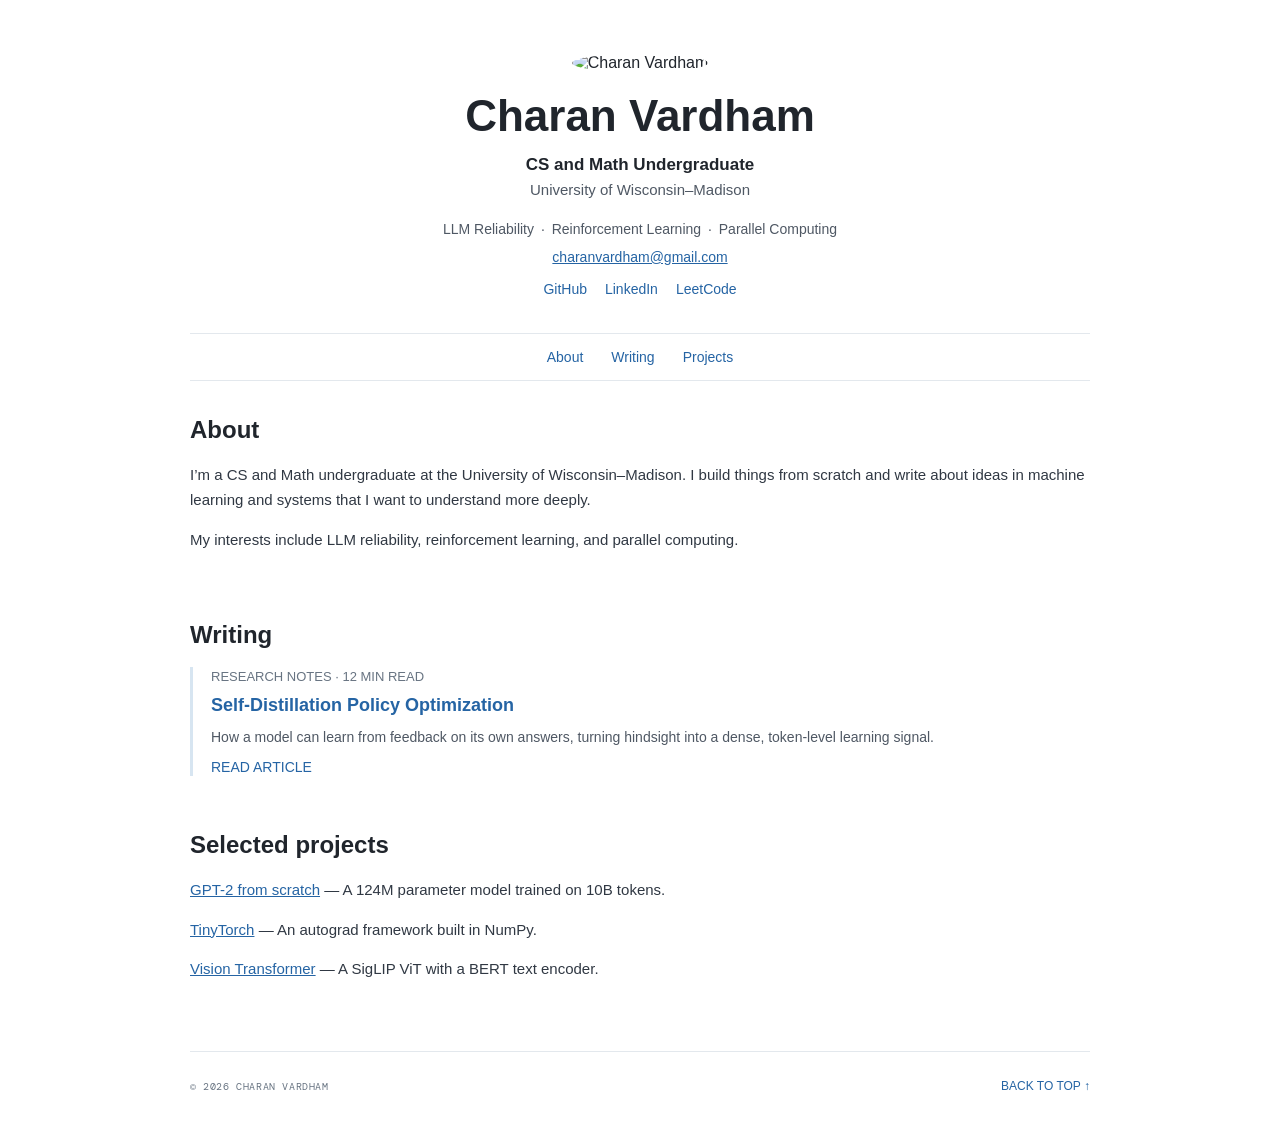
==== index.html @ a464149b "Match academic homepage and preserve article math" ====
<!doctype html>
<html lang="en">
<head>
  <meta charset="utf-8">
  <meta name="viewport" content="width=device-width, initial-scale=1">
  <meta name="description" content="Charan Vardham, CS and Math undergraduate at UW–Madison. Notes on LLM reliability, reinforcement learning, and parallel computing.">
  <title>Charan Vardham</title>
  <link rel="preconnect" href="https://fonts.googleapis.com">
  <link rel="preconnect" href="https://fonts.gstatic.com" crossorigin>
  <link href="https://fonts.googleapis.com/css2?family=DM+Mono:wght@400;500&family=DM+Sans:wght@400;500;600;700&family=Manrope:wght@400;500;600;700;800&display=swap" rel="stylesheet">
  <link rel="stylesheet" href="style.css">
</head>
<body class="home">
  <header class="site-header wrap">
    <a class="wordmark" href="#top">CV<span>.</span></a>
    <nav aria-label="Main navigation"><a href="#about">About</a><a href="#writing">Writing</a></nav>
  </header>
  <main id="top">
    <section class="profile wrap">
      <img class="portrait" src="https://github.com/Charan6924.png" alt="Charan Vardham" width="144" height="144">
      <h1>Charan Vardham</h1>
      <p class="role">CS and Math Undergraduate</p>
      <p class="affiliation">University of Wisconsin–Madison</p>
      <p class="interests">LLM Reliability <span>·</span> Reinforcement Learning <span>·</span> Parallel Computing</p>
      <p class="contact"><a href="mailto:charanvardham@gmail.com">charanvardham@gmail.com</a></p>
      <div class="social-links" aria-label="Profile links">
        <a href="https://github.com/Charan6924" target="_blank" rel="noreferrer">GitHub <span>↗</span></a>
        <a href="https://www.linkedin.com/in/charan-vardham" target="_blank" rel="noreferrer">LinkedIn <span>↗</span></a>
        <a href="https://leetcode.com/u/charan6924/" target="_blank" rel="noreferrer">LeetCode <span>↗</span></a>
      </div>
    </section>
    <nav class="section-nav wrap" aria-label="Page sections"><a href="#about">About</a><a href="#writing">Writing</a><a href="#projects">Projects</a></nav>
    <section class="content-section wrap" id="about">
      <div class="section-label"><span>01</span><h2>About</h2></div>
      <div class="section-content"><p>I’m a CS and Math undergraduate at the University of Wisconsin–Madison. I build things from scratch and write about ideas in machine learning and systems that I want to understand more deeply.</p><p>My interests include LLM reliability, reinforcement learning, and parallel computing.</p></div>
    </section>
    <section class="content-section wrap" id="writing">
      <div class="section-label"><span>02</span><h2>Writing</h2></div>
      <div class="section-content">
        <a class="writing-card" href="posts/sdpo.html"><span class="writing-type">RESEARCH NOTES · 12 MIN READ</span><h3>Self-Distillation Policy Optimization</h3><p>How a model can learn from feedback on its own answers, turning hindsight into a dense, token-level learning signal.</p><span class="writing-more">READ ARTICLE <b>↗</b></span></a>
      </div>
    </section>
    <section class="content-section wrap" id="projects">
      <div class="section-label"><h2>Selected projects</h2></div>
      <div class="section-content project-list">
        <p><a href="https://github.com/Charan6924/GPT2">GPT-2 from scratch</a> — A 124M parameter model trained on 10B tokens.</p>
        <p><a href="https://github.com/Charan6924/tinytorch">TinyTorch</a> — An autograd framework built in NumPy.</p>
        <p><a href="https://github.com/Charan6924/VisionTransformer">Vision Transformer</a> — A SigLIP ViT with a BERT text encoder.</p>
      </div>
    </section>
  </main>
  <footer class="site-footer wrap"><span>© 2026 CHARAN VARDHAM</span><a href="#top">BACK TO TOP ↑</a></footer>
</body>
</html>
---- style.css ----
:root{--ink:#22251f;--muted:#73766d;--paper:#f8f8f4;--green:#c5e48a;--line:#dfe1d8}*{box-sizing:border-box}html{scroll-behavior:smooth}body{margin:0;background:var(--paper);color:var(--ink);font-family:'DM Sans',sans-serif}.wrap{width:min(1060px,calc(100% - 56px));margin-inline:auto}.site-header{height:82px;display:flex;align-items:center;justify-content:space-between;border-bottom:1px solid var(--line)}.wordmark{font:800 23px Manrope,sans-serif;letter-spacing:-1.5px;text-decoration:none;color:var(--ink)}.wordmark span{color:#8bb353}.site-header nav{display:flex;gap:35px}.site-header nav a{font-size:13px;text-decoration:none;color:var(--muted)}.site-header nav .active{color:var(--ink)}.hero{padding:112px 0 100px}.eyebrow,.section-heading>span,.post-meta,.post-bottom,.scroll-link,.site-footer{font-family:'DM Mono',monospace;letter-spacing:.06em;font-size:10px}.eyebrow{color:#73766d}.hero h1{font:600 clamp(58px,9vw,104px)/.99 Manrope,sans-serif;letter-spacing:-.075em;margin:27px 0 23px}.hero h1 span{color:#8bb353}.intro{font-size:17px;line-height:1.75;color:#65685f;max-width:510px}.scroll-link{display:inline-flex;gap:19px;margin-top:44px;text-decoration:none;color:var(--ink)}.scroll-link span{font-size:14px}.writing{padding:27px 0 88px;border-top:1px solid var(--line)}.section-heading{display:flex;align-items:center;justify-content:space-between;margin-bottom:24px}.section-heading .eyebrow{margin:0}.section-heading>span{color:#97998f}.post-card{display:block;text-decoration:none;color:inherit;border:1px solid var(--line);padding:32px 36px 27px;transition:background .2s,border-color .2s}.post-card:hover{background:#f1f3e9;border-color:#c8d5b2}.post-meta,.post-bottom{display:flex;align-items:center;gap:12px;color:#7c7f74}.post-arrow{margin-left:auto;font-size:16px;color:#8bb353}.post-card h2{font:600 clamp(35px,5vw,58px)/1.12 Manrope,sans-serif;letter-spacing:-.055em;margin:42px 0 16px}.post-summary{color:#65685f;font-size:15px;line-height:1.7;max-width:580px}.post-bottom{justify-content:space-between;border-top:1px solid var(--line);margin-top:34px;padding-top:19px;font-size:9px}.read-link{color:var(--ink)}.read-link b{font-size:14px;color:#8bb353;margin-left:7px}.about{padding:50px 0 68px;border-top:1px solid var(--line)}.about>p:last-child{font:500 25px/1.45 Manrope,sans-serif;letter-spacing:-.035em;max-width:570px}.site-footer{border-top:1px solid var(--line);height:70px;display:flex;justify-content:space-between;align-items:center;color:#85877e}.site-footer i{font-style:normal;color:#8bb353;margin-left:5px}@media(max-width:600px){.wrap{width:calc(100% - 36px)}.site-header{height:70px}.hero{padding:86px 0 74px}.hero h1{font-size:61px}.intro{font-size:15px}.post-card{padding:25px 22px 22px}.post-card h2{margin-top:35px}.post-bottom{align-items:flex-start;gap:16px;flex-direction:column}.about>p:last-child{font-size:22px}.site-footer{font-size:8px}}
.article{max-width:760px;padding-top:43px}.back-link,.article-date,.article-header .eyebrow{font-family:'DM Mono',monospace;font-size:10px;letter-spacing:.06em;color:#777a70;text-decoration:none}.back-link:hover{color:var(--ink)}.article-header{padding:55px 0 48px;border-bottom:1px solid var(--line)}.article-header .eyebrow{margin:0 0 22px}.article-header h1{font:600 clamp(43px,7vw,72px)/1.06 Manrope,sans-serif;letter-spacing:-.065em;margin:0 0 20px}.article-deck{font-size:18px;line-height:1.7;color:#65685f;max-width:650px}.article-date{margin-top:28px}.prose{padding:45px 0 80px;font-size:16px;line-height:1.8;color:#393c35}.prose h1{display:none}.prose h2{font:600 31px/1.2 Manrope,sans-serif;letter-spacing:-.04em;margin:2.1em 0 .7em;color:var(--ink)}.prose h3{font:600 22px Manrope,sans-serif;margin:1.8em 0 .6em}.prose p{margin:0 0 1.25em}.prose a{color:#527532;text-decoration-thickness:1px;text-underline-offset:3px}.prose strong{color:var(--ink)}.prose code{font: .88em 'DM Mono',monospace;background:#eeefe9;padding:.15em .35em;border-radius:3px}.prose pre{overflow:auto;background:#22251f;color:#f3f4ed;padding:20px 22px;line-height:1.65;font-size:13px}.prose pre code{background:transparent;padding:0;color:inherit}.prose blockquote{border-left:2px solid #a9c779;margin:1.5em 0;padding:2px 0 2px 20px;color:#686b61}.prose table{width:100%;border-collapse:collapse;font-size:14px;line-height:1.6;display:block;overflow-x:auto}.prose th,.prose td{text-align:left;vertical-align:top;padding:11px 13px;border-bottom:1px solid var(--line)}.prose th{font-size:11px;text-transform:uppercase;letter-spacing:.04em;color:#74776d}.prose hr{border:0;border-top:1px solid var(--line);margin:2em 0}.prose mjx-container[display=true]{overflow-x:auto;overflow-y:hidden;padding:7px 0;max-width:100%}.site-footer a{color:#777a70;text-decoration:none;font-family:'DM Mono',monospace;font-size:9px;letter-spacing:.06em}
.profile{padding:100px 0 85px}.profile>.eyebrow{margin:0 0 22px}.profile h1{font:600 clamp(48px,8vw,82px)/1.02 Manrope,sans-serif;letter-spacing:-.07em;margin:0 0 17px}.role{font:500 21px Manrope,sans-serif;margin:0 0 5px}.affiliation{color:#686b61;margin:0}.interests{margin:31px 0 27px;font-size:14px}.interests span{color:#8bb353;padding:0 5px}.social-links{display:flex;flex-wrap:wrap;gap:10px}.social-links a{border:1px solid var(--line);padding:10px 14px;color:var(--ink);text-decoration:none;font-size:13px;transition:background .2s,border-color .2s}.social-links a:hover{background:#f1f3e9;border-color:#c8d5b2}.social-links span{color:#8bb353;margin-left:9px}.content-section{display:grid;grid-template-columns:220px 1fr;gap:28px;padding:32px 0 54px;border-top:1px solid var(--line)}.section-label{display:flex;align-items:baseline;gap:14px}.section-label span,.writing-type,.writing-more{font:10px 'DM Mono',monospace;letter-spacing:.06em;color:#85877e}.section-label h2{font:600 22px Manrope,sans-serif;letter-spacing:-.04em;margin:0}.section-content{max-width:650px}.section-content>p{font-size:15px;line-height:1.8;color:#55584f;margin:0 0 14px}.writing-card{display:block;padding:21px 22px;border:1px solid var(--line);color:inherit;text-decoration:none;transition:background .2s,border-color .2s}.writing-card:hover{background:#f1f3e9;border-color:#c8d5b2}.writing-card h3{font:600 25px/1.3 Manrope,sans-serif;letter-spacing:-.04em;margin:16px 0 8px}.writing-card p{font-size:14px;line-height:1.7;color:#65685f;margin:0 0 19px}.writing-more{color:var(--ink)}.writing-more b{color:#8bb353;font-size:14px;margin-left:6px}@media(max-width:700px){.profile{padding:82px 0 68px}.content-section{grid-template-columns:1fr;gap:19px;padding:26px 0 40px}.interests{line-height:1.8}.writing-card{padding:18px}.writing-card h3{font-size:22px}}
.home{background:#fff;color:#20252c;font-family:Arial,Helvetica,sans-serif}.home .site-header{display:none}.home .wrap{max-width:900px}.home .profile{text-align:center;padding:54px 0 36px}.home .portrait{width:144px;height:144px;object-fit:cover;border-radius:50%;margin-bottom:18px}.home .profile h1{font:700 clamp(32px,5vw,44px)/1.2 Arial,Helvetica,sans-serif;letter-spacing:0;margin:0 0 12px}.home .role{font:600 17px Arial,Helvetica,sans-serif;margin:0 0 6px}.home .affiliation{font-size:15px;color:#4f5864}.home .interests{font-size:14px;color:#4f5864;margin:23px 0 12px}.home .interests span{color:#4f5864;padding:0 3px}.home .contact{margin:0 0 16px;font-size:14px}.home a{color:#2564a4}.home .social-links{justify-content:center;gap:18px}.home .social-links a{border:0;padding:0;font-size:14px;color:#2564a4}.home .social-links a:hover,.home .section-nav a:hover,.home .project-list a:hover{text-decoration:underline;background:none}.home .social-links span{display:none}.home .section-nav{display:flex;justify-content:center;gap:28px;padding:15px 0;border-top:1px solid #e3e8ed;border-bottom:1px solid #e3e8ed}.home .section-nav a{font-size:14px;text-decoration:none}.home .content-section{display:block;padding:35px 0 20px;border:0}.home .section-label{display:block}.home .section-label span{display:none}.home .section-label h2{font:700 24px Arial,Helvetica,sans-serif;letter-spacing:0;margin:0 0 18px}.home .section-content{max-width:none}.home .section-content>p{font-size:15px;line-height:1.7;color:#303843}.home .writing-card{border:0;border-left:3px solid #d7e5f1;padding:0 0 0 18px}.home .writing-card:hover{background:none;border-color:#2564a4}.home .writing-type{font:13px Arial,Helvetica,sans-serif;color:#687482;letter-spacing:0}.home .writing-card h3{font:700 18px/1.4 Arial,Helvetica,sans-serif;letter-spacing:0;color:#2564a4;margin:8px 0}.home .writing-card p{color:#4f5864;margin:0 0 8px}.home .writing-more{font:14px Arial,Helvetica,sans-serif;color:#2564a4;letter-spacing:0}.home .writing-more b{display:none}.home .site-footer{margin-top:35px;color:#687482;border-color:#e3e8ed}.home .site-footer a{font:12px Arial,Helvetica,sans-serif;letter-spacing:0}.home a:focus-visible{outline:2px solid #2564a4;outline-offset:4px}@media(max-width:600px){.home .wrap{width:calc(100% - 36px)}.home .profile{padding:36px 0 28px}.home .portrait{width:112px;height:112px}.home .section-nav{gap:18px}.home .content-section{padding:27px 0 14px}}
body:not(.home){background:#fff;color:#20252c;font-family:Arial,Helvetica,sans-serif}body:not(.home) .site-header,body:not(.home) .site-footer{border-color:#e3e8ed}body:not(.home) .site-header nav a{color:#2564a4}body:not(.home) .article-header h1{font-family:Arial,Helvetica,sans-serif;letter-spacing:-.035em}body:not(.home) .article-header,body:not(.home) .prose th,body:not(.home) .prose td{border-color:#e3e8ed}body:not(.home) .prose{color:#303843}body:not(.home) .prose h2,body:not(.home) .prose h3{font-family:Arial,Helvetica,sans-serif;letter-spacing:-.02em}body:not(.home) .prose a,body:not(.home) .back-link{color:#2564a4}body:not(.home) .prose blockquote{border-color:#9dbbdb}body:not(.home) .prose pre{background:#f3f6f9;color:#20252c}body:not(.home) .prose code{background:#f3f6f9}body:not(.home) .prose pre code{background:none}
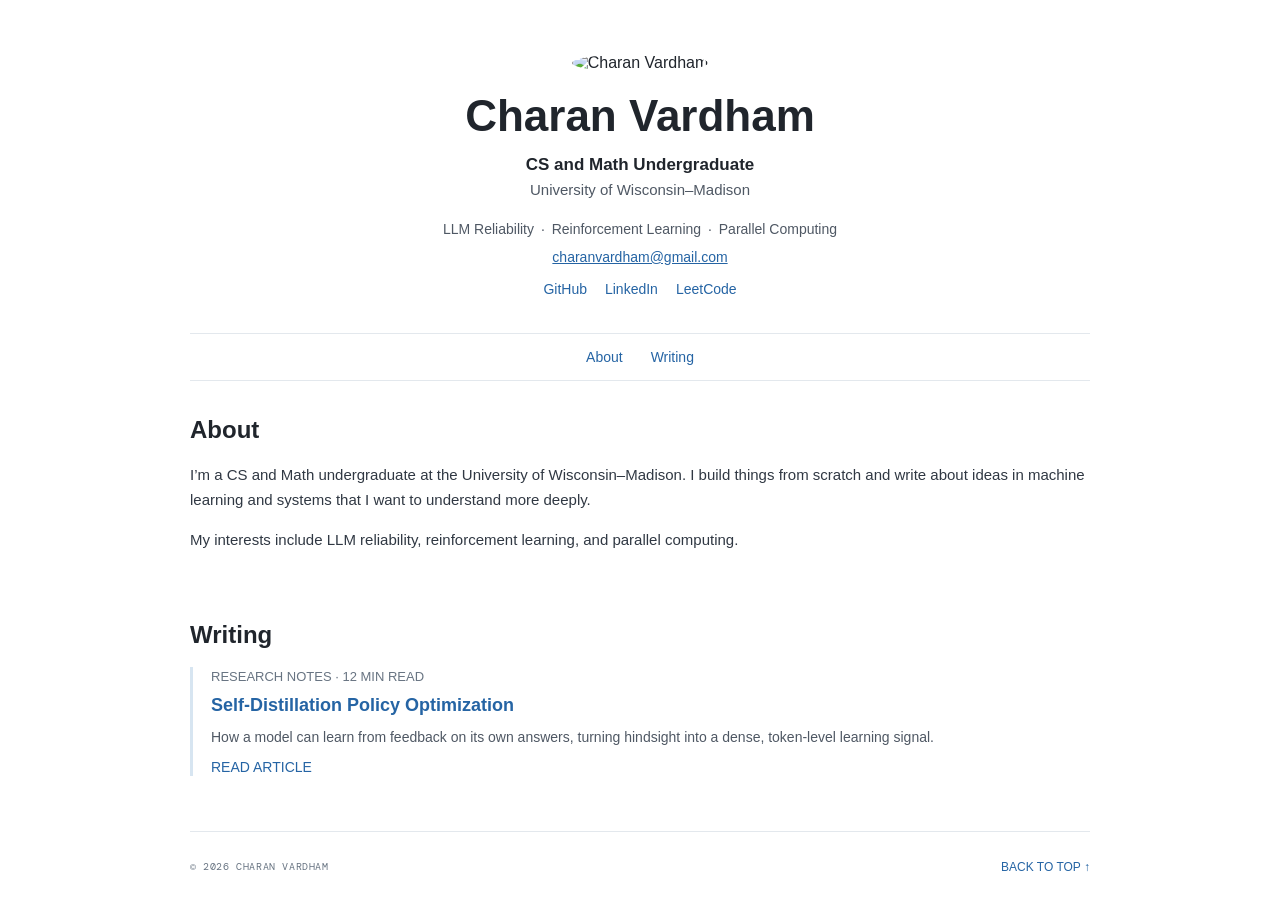
==== commit 0f0a8e3e: "Remove selected projects from homepage" ====
--- a/index.html
+++ b/index.html
@@ -29,7 +29,7 @@
         <a href="https://leetcode.com/u/charan6924/" target="_blank" rel="noreferrer">LeetCode <span>↗</span></a>
       </div>
     </section>
-    <nav class="section-nav wrap" aria-label="Page sections"><a href="#about">About</a><a href="#writing">Writing</a><a href="#projects">Projects</a></nav>
+    <nav class="section-nav wrap" aria-label="Page sections"><a href="#about">About</a><a href="#writing">Writing</a></nav>
     <section class="content-section wrap" id="about">
       <div class="section-label"><span>01</span><h2>About</h2></div>
       <div class="section-content"><p>I’m a CS and Math undergraduate at the University of Wisconsin–Madison. I build things from scratch and write about ideas in machine learning and systems that I want to understand more deeply.</p><p>My interests include LLM reliability, reinforcement learning, and parallel computing.</p></div>
@@ -40,14 +40,6 @@
         <a class="writing-card" href="posts/sdpo.html"><span class="writing-type">RESEARCH NOTES · 12 MIN READ</span><h3>Self-Distillation Policy Optimization</h3><p>How a model can learn from feedback on its own answers, turning hindsight into a dense, token-level learning signal.</p><span class="writing-more">READ ARTICLE <b>↗</b></span></a>
       </div>
     </section>
-    <section class="content-section wrap" id="projects">
-      <div class="section-label"><h2>Selected projects</h2></div>
-      <div class="section-content project-list">
-        <p><a href="https://github.com/Charan6924/GPT2">GPT-2 from scratch</a> — A 124M parameter model trained on 10B tokens.</p>
-        <p><a href="https://github.com/Charan6924/tinytorch">TinyTorch</a> — An autograd framework built in NumPy.</p>
-        <p><a href="https://github.com/Charan6924/VisionTransformer">Vision Transformer</a> — A SigLIP ViT with a BERT text encoder.</p>
-      </div>
-    </section>
   </main>
   <footer class="site-footer wrap"><span>© 2026 CHARAN VARDHAM</span><a href="#top">BACK TO TOP ↑</a></footer>
 </body>
--- a/style.css
+++ b/style.css
@@ -1,5 +1,5 @@
 :root{--ink:#22251f;--muted:#73766d;--paper:#f8f8f4;--green:#c5e48a;--line:#dfe1d8}*{box-sizing:border-box}html{scroll-behavior:smooth}body{margin:0;background:var(--paper);color:var(--ink);font-family:'DM Sans',sans-serif}.wrap{width:min(1060px,calc(100% - 56px));margin-inline:auto}.site-header{height:82px;display:flex;align-items:center;justify-content:space-between;border-bottom:1px solid var(--line)}.wordmark{font:800 23px Manrope,sans-serif;letter-spacing:-1.5px;text-decoration:none;color:var(--ink)}.wordmark span{color:#8bb353}.site-header nav{display:flex;gap:35px}.site-header nav a{font-size:13px;text-decoration:none;color:var(--muted)}.site-header nav .active{color:var(--ink)}.hero{padding:112px 0 100px}.eyebrow,.section-heading>span,.post-meta,.post-bottom,.scroll-link,.site-footer{font-family:'DM Mono',monospace;letter-spacing:.06em;font-size:10px}.eyebrow{color:#73766d}.hero h1{font:600 clamp(58px,9vw,104px)/.99 Manrope,sans-serif;letter-spacing:-.075em;margin:27px 0 23px}.hero h1 span{color:#8bb353}.intro{font-size:17px;line-height:1.75;color:#65685f;max-width:510px}.scroll-link{display:inline-flex;gap:19px;margin-top:44px;text-decoration:none;color:var(--ink)}.scroll-link span{font-size:14px}.writing{padding:27px 0 88px;border-top:1px solid var(--line)}.section-heading{display:flex;align-items:center;justify-content:space-between;margin-bottom:24px}.section-heading .eyebrow{margin:0}.section-heading>span{color:#97998f}.post-card{display:block;text-decoration:none;color:inherit;border:1px solid var(--line);padding:32px 36px 27px;transition:background .2s,border-color .2s}.post-card:hover{background:#f1f3e9;border-color:#c8d5b2}.post-meta,.post-bottom{display:flex;align-items:center;gap:12px;color:#7c7f74}.post-arrow{margin-left:auto;font-size:16px;color:#8bb353}.post-card h2{font:600 clamp(35px,5vw,58px)/1.12 Manrope,sans-serif;letter-spacing:-.055em;margin:42px 0 16px}.post-summary{color:#65685f;font-size:15px;line-height:1.7;max-width:580px}.post-bottom{justify-content:space-between;border-top:1px solid var(--line);margin-top:34px;padding-top:19px;font-size:9px}.read-link{color:var(--ink)}.read-link b{font-size:14px;color:#8bb353;margin-left:7px}.about{padding:50px 0 68px;border-top:1px solid var(--line)}.about>p:last-child{font:500 25px/1.45 Manrope,sans-serif;letter-spacing:-.035em;max-width:570px}.site-footer{border-top:1px solid var(--line);height:70px;display:flex;justify-content:space-between;align-items:center;color:#85877e}.site-footer i{font-style:normal;color:#8bb353;margin-left:5px}@media(max-width:600px){.wrap{width:calc(100% - 36px)}.site-header{height:70px}.hero{padding:86px 0 74px}.hero h1{font-size:61px}.intro{font-size:15px}.post-card{padding:25px 22px 22px}.post-card h2{margin-top:35px}.post-bottom{align-items:flex-start;gap:16px;flex-direction:column}.about>p:last-child{font-size:22px}.site-footer{font-size:8px}}
 .article{max-width:760px;padding-top:43px}.back-link,.article-date,.article-header .eyebrow{font-family:'DM Mono',monospace;font-size:10px;letter-spacing:.06em;color:#777a70;text-decoration:none}.back-link:hover{color:var(--ink)}.article-header{padding:55px 0 48px;border-bottom:1px solid var(--line)}.article-header .eyebrow{margin:0 0 22px}.article-header h1{font:600 clamp(43px,7vw,72px)/1.06 Manrope,sans-serif;letter-spacing:-.065em;margin:0 0 20px}.article-deck{font-size:18px;line-height:1.7;color:#65685f;max-width:650px}.article-date{margin-top:28px}.prose{padding:45px 0 80px;font-size:16px;line-height:1.8;color:#393c35}.prose h1{display:none}.prose h2{font:600 31px/1.2 Manrope,sans-serif;letter-spacing:-.04em;margin:2.1em 0 .7em;color:var(--ink)}.prose h3{font:600 22px Manrope,sans-serif;margin:1.8em 0 .6em}.prose p{margin:0 0 1.25em}.prose a{color:#527532;text-decoration-thickness:1px;text-underline-offset:3px}.prose strong{color:var(--ink)}.prose code{font: .88em 'DM Mono',monospace;background:#eeefe9;padding:.15em .35em;border-radius:3px}.prose pre{overflow:auto;background:#22251f;color:#f3f4ed;padding:20px 22px;line-height:1.65;font-size:13px}.prose pre code{background:transparent;padding:0;color:inherit}.prose blockquote{border-left:2px solid #a9c779;margin:1.5em 0;padding:2px 0 2px 20px;color:#686b61}.prose table{width:100%;border-collapse:collapse;font-size:14px;line-height:1.6;display:block;overflow-x:auto}.prose th,.prose td{text-align:left;vertical-align:top;padding:11px 13px;border-bottom:1px solid var(--line)}.prose th{font-size:11px;text-transform:uppercase;letter-spacing:.04em;color:#74776d}.prose hr{border:0;border-top:1px solid var(--line);margin:2em 0}.prose mjx-container[display=true]{overflow-x:auto;overflow-y:hidden;padding:7px 0;max-width:100%}.site-footer a{color:#777a70;text-decoration:none;font-family:'DM Mono',monospace;font-size:9px;letter-spacing:.06em}
 .profile{padding:100px 0 85px}.profile>.eyebrow{margin:0 0 22px}.profile h1{font:600 clamp(48px,8vw,82px)/1.02 Manrope,sans-serif;letter-spacing:-.07em;margin:0 0 17px}.role{font:500 21px Manrope,sans-serif;margin:0 0 5px}.affiliation{color:#686b61;margin:0}.interests{margin:31px 0 27px;font-size:14px}.interests span{color:#8bb353;padding:0 5px}.social-links{display:flex;flex-wrap:wrap;gap:10px}.social-links a{border:1px solid var(--line);padding:10px 14px;color:var(--ink);text-decoration:none;font-size:13px;transition:background .2s,border-color .2s}.social-links a:hover{background:#f1f3e9;border-color:#c8d5b2}.social-links span{color:#8bb353;margin-left:9px}.content-section{display:grid;grid-template-columns:220px 1fr;gap:28px;padding:32px 0 54px;border-top:1px solid var(--line)}.section-label{display:flex;align-items:baseline;gap:14px}.section-label span,.writing-type,.writing-more{font:10px 'DM Mono',monospace;letter-spacing:.06em;color:#85877e}.section-label h2{font:600 22px Manrope,sans-serif;letter-spacing:-.04em;margin:0}.section-content{max-width:650px}.section-content>p{font-size:15px;line-height:1.8;color:#55584f;margin:0 0 14px}.writing-card{display:block;padding:21px 22px;border:1px solid var(--line);color:inherit;text-decoration:none;transition:background .2s,border-color .2s}.writing-card:hover{background:#f1f3e9;border-color:#c8d5b2}.writing-card h3{font:600 25px/1.3 Manrope,sans-serif;letter-spacing:-.04em;margin:16px 0 8px}.writing-card p{font-size:14px;line-height:1.7;color:#65685f;margin:0 0 19px}.writing-more{color:var(--ink)}.writing-more b{color:#8bb353;font-size:14px;margin-left:6px}@media(max-width:700px){.profile{padding:82px 0 68px}.content-section{grid-template-columns:1fr;gap:19px;padding:26px 0 40px}.interests{line-height:1.8}.writing-card{padding:18px}.writing-card h3{font-size:22px}}
-.home{background:#fff;color:#20252c;font-family:Arial,Helvetica,sans-serif}.home .site-header{display:none}.home .wrap{max-width:900px}.home .profile{text-align:center;padding:54px 0 36px}.home .portrait{width:144px;height:144px;object-fit:cover;border-radius:50%;margin-bottom:18px}.home .profile h1{font:700 clamp(32px,5vw,44px)/1.2 Arial,Helvetica,sans-serif;letter-spacing:0;margin:0 0 12px}.home .role{font:600 17px Arial,Helvetica,sans-serif;margin:0 0 6px}.home .affiliation{font-size:15px;color:#4f5864}.home .interests{font-size:14px;color:#4f5864;margin:23px 0 12px}.home .interests span{color:#4f5864;padding:0 3px}.home .contact{margin:0 0 16px;font-size:14px}.home a{color:#2564a4}.home .social-links{justify-content:center;gap:18px}.home .social-links a{border:0;padding:0;font-size:14px;color:#2564a4}.home .social-links a:hover,.home .section-nav a:hover,.home .project-list a:hover{text-decoration:underline;background:none}.home .social-links span{display:none}.home .section-nav{display:flex;justify-content:center;gap:28px;padding:15px 0;border-top:1px solid #e3e8ed;border-bottom:1px solid #e3e8ed}.home .section-nav a{font-size:14px;text-decoration:none}.home .content-section{display:block;padding:35px 0 20px;border:0}.home .section-label{display:block}.home .section-label span{display:none}.home .section-label h2{font:700 24px Arial,Helvetica,sans-serif;letter-spacing:0;margin:0 0 18px}.home .section-content{max-width:none}.home .section-content>p{font-size:15px;line-height:1.7;color:#303843}.home .writing-card{border:0;border-left:3px solid #d7e5f1;padding:0 0 0 18px}.home .writing-card:hover{background:none;border-color:#2564a4}.home .writing-type{font:13px Arial,Helvetica,sans-serif;color:#687482;letter-spacing:0}.home .writing-card h3{font:700 18px/1.4 Arial,Helvetica,sans-serif;letter-spacing:0;color:#2564a4;margin:8px 0}.home .writing-card p{color:#4f5864;margin:0 0 8px}.home .writing-more{font:14px Arial,Helvetica,sans-serif;color:#2564a4;letter-spacing:0}.home .writing-more b{display:none}.home .site-footer{margin-top:35px;color:#687482;border-color:#e3e8ed}.home .site-footer a{font:12px Arial,Helvetica,sans-serif;letter-spacing:0}.home a:focus-visible{outline:2px solid #2564a4;outline-offset:4px}@media(max-width:600px){.home .wrap{width:calc(100% - 36px)}.home .profile{padding:36px 0 28px}.home .portrait{width:112px;height:112px}.home .section-nav{gap:18px}.home .content-section{padding:27px 0 14px}}
+.home{background:#fff;color:#20252c;font-family:Arial,Helvetica,sans-serif}.home .site-header{display:none}.home .wrap{max-width:900px}.home .profile{text-align:center;padding:54px 0 36px}.home .portrait{width:144px;height:144px;object-fit:cover;border-radius:50%;margin-bottom:18px}.home .profile h1{font:700 clamp(32px,5vw,44px)/1.2 Arial,Helvetica,sans-serif;letter-spacing:0;margin:0 0 12px}.home .role{font:600 17px Arial,Helvetica,sans-serif;margin:0 0 6px}.home .affiliation{font-size:15px;color:#4f5864}.home .interests{font-size:14px;color:#4f5864;margin:23px 0 12px}.home .interests span{color:#4f5864;padding:0 3px}.home .contact{margin:0 0 16px;font-size:14px}.home a{color:#2564a4}.home .social-links{justify-content:center;gap:18px}.home .social-links a{border:0;padding:0;font-size:14px;color:#2564a4}.home .social-links a:hover,.home .section-nav a:hover{text-decoration:underline;background:none}.home .social-links span{display:none}.home .section-nav{display:flex;justify-content:center;gap:28px;padding:15px 0;border-top:1px solid #e3e8ed;border-bottom:1px solid #e3e8ed}.home .section-nav a{font-size:14px;text-decoration:none}.home .content-section{display:block;padding:35px 0 20px;border:0}.home .section-label{display:block}.home .section-label span{display:none}.home .section-label h2{font:700 24px Arial,Helvetica,sans-serif;letter-spacing:0;margin:0 0 18px}.home .section-content{max-width:none}.home .section-content>p{font-size:15px;line-height:1.7;color:#303843}.home .writing-card{border:0;border-left:3px solid #d7e5f1;padding:0 0 0 18px}.home .writing-card:hover{background:none;border-color:#2564a4}.home .writing-type{font:13px Arial,Helvetica,sans-serif;color:#687482;letter-spacing:0}.home .writing-card h3{font:700 18px/1.4 Arial,Helvetica,sans-serif;letter-spacing:0;color:#2564a4;margin:8px 0}.home .writing-card p{color:#4f5864;margin:0 0 8px}.home .writing-more{font:14px Arial,Helvetica,sans-serif;color:#2564a4;letter-spacing:0}.home .writing-more b{display:none}.home .site-footer{margin-top:35px;color:#687482;border-color:#e3e8ed}.home .site-footer a{font:12px Arial,Helvetica,sans-serif;letter-spacing:0}.home a:focus-visible{outline:2px solid #2564a4;outline-offset:4px}@media(max-width:600px){.home .wrap{width:calc(100% - 36px)}.home .profile{padding:36px 0 28px}.home .portrait{width:112px;height:112px}.home .section-nav{gap:18px}.home .content-section{padding:27px 0 14px}}
 body:not(.home){background:#fff;color:#20252c;font-family:Arial,Helvetica,sans-serif}body:not(.home) .site-header,body:not(.home) .site-footer{border-color:#e3e8ed}body:not(.home) .site-header nav a{color:#2564a4}body:not(.home) .article-header h1{font-family:Arial,Helvetica,sans-serif;letter-spacing:-.035em}body:not(.home) .article-header,body:not(.home) .prose th,body:not(.home) .prose td{border-color:#e3e8ed}body:not(.home) .prose{color:#303843}body:not(.home) .prose h2,body:not(.home) .prose h3{font-family:Arial,Helvetica,sans-serif;letter-spacing:-.02em}body:not(.home) .prose a,body:not(.home) .back-link{color:#2564a4}body:not(.home) .prose blockquote{border-color:#9dbbdb}body:not(.home) .prose pre{background:#f3f6f9;color:#20252c}body:not(.home) .prose code{background:#f3f6f9}body:not(.home) .prose pre code{background:none}
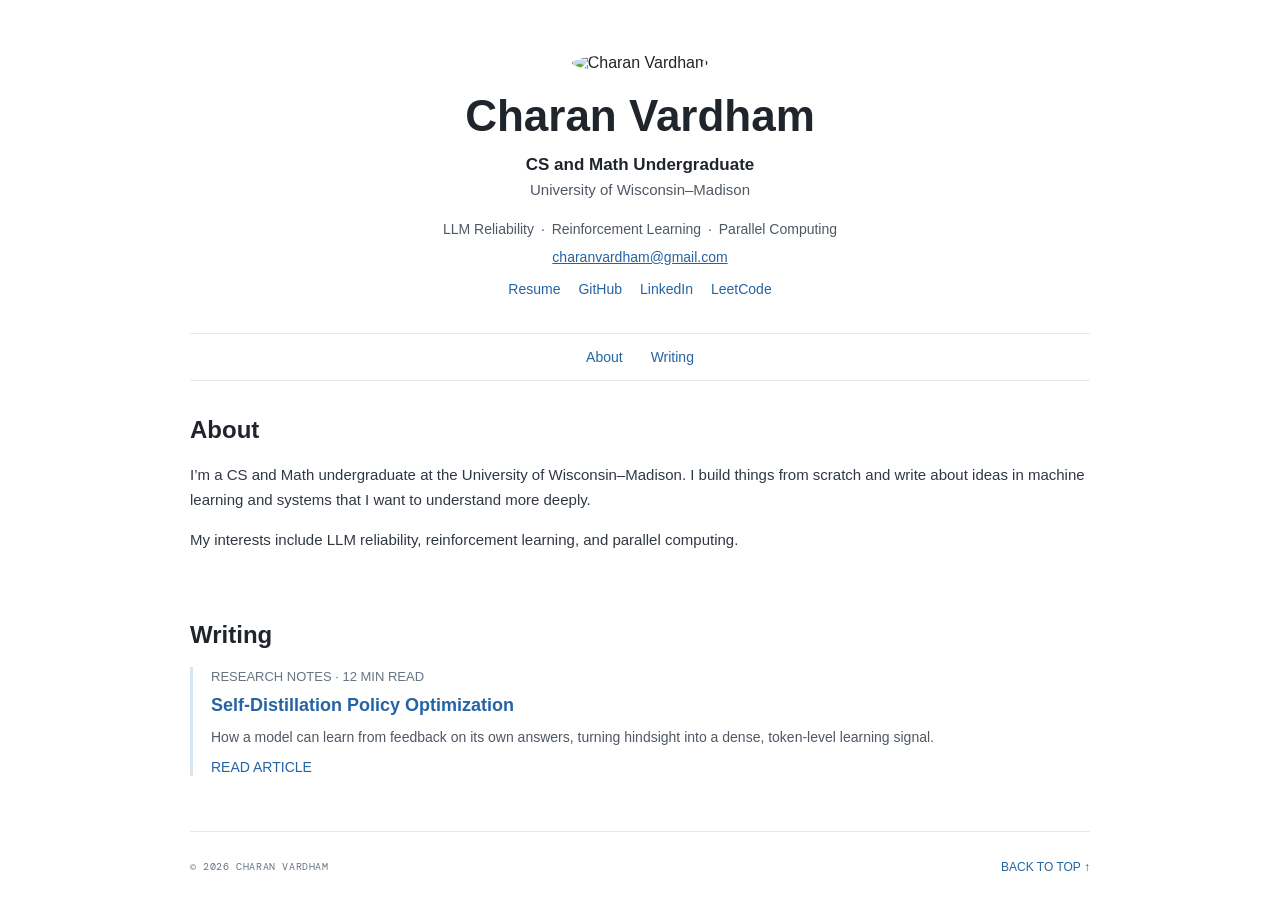
==== commit d271ea2f: "Add resume link to homepage" ====
--- a/index.html
+++ b/index.html
@@ -24,6 +24,7 @@
       <p class="interests">LLM Reliability <span>·</span> Reinforcement Learning <span>·</span> Parallel Computing</p>
       <p class="contact"><a href="mailto:charanvardham@gmail.com">charanvardham@gmail.com</a></p>
       <div class="social-links" aria-label="Profile links">
+        <a href="https://github.com/Charan6924/Resume/blob/main/Charan_Vardham_Resume_ML_AI.pdf" target="_blank" rel="noreferrer">Resume <span>↗</span></a>
         <a href="https://github.com/Charan6924" target="_blank" rel="noreferrer">GitHub <span>↗</span></a>
         <a href="https://www.linkedin.com/in/charan-vardham" target="_blank" rel="noreferrer">LinkedIn <span>↗</span></a>
         <a href="https://leetcode.com/u/charan6924/" target="_blank" rel="noreferrer">LeetCode <span>↗</span></a>
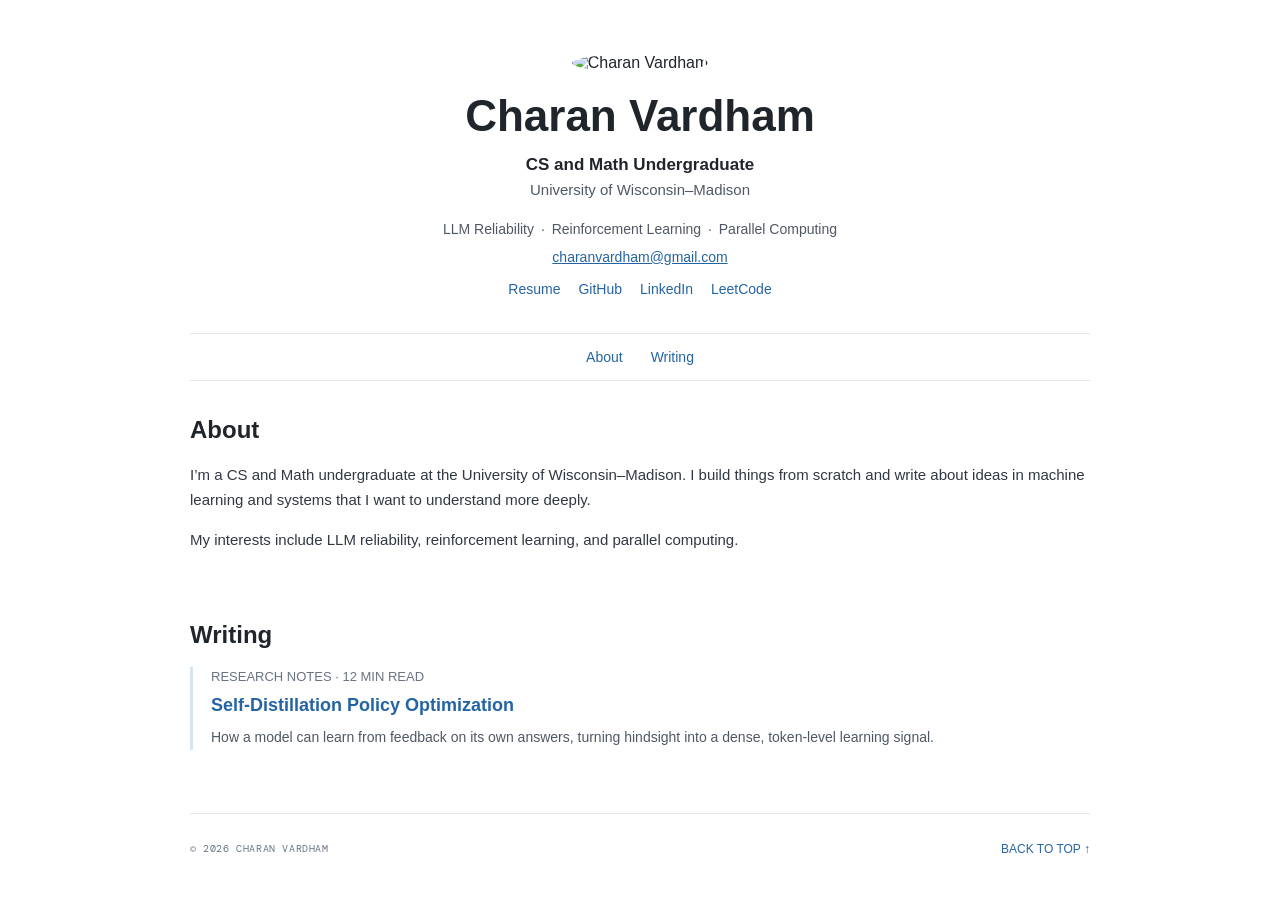
==== commit 811c0348: "Remove article call to action from homepage" ====
--- a/index.html
+++ b/index.html
@@ -38,7 +38,7 @@
     <section class="content-section wrap" id="writing">
       <div class="section-label"><span>02</span><h2>Writing</h2></div>
       <div class="section-content">
-        <a class="writing-card" href="posts/sdpo.html"><span class="writing-type">RESEARCH NOTES · 12 MIN READ</span><h3>Self-Distillation Policy Optimization</h3><p>How a model can learn from feedback on its own answers, turning hindsight into a dense, token-level learning signal.</p><span class="writing-more">READ ARTICLE <b>↗</b></span></a>
+        <a class="writing-card" href="posts/sdpo.html"><span class="writing-type">RESEARCH NOTES · 12 MIN READ</span><h3>Self-Distillation Policy Optimization</h3><p>How a model can learn from feedback on its own answers, turning hindsight into a dense, token-level learning signal.</p></a>
       </div>
     </section>
   </main>
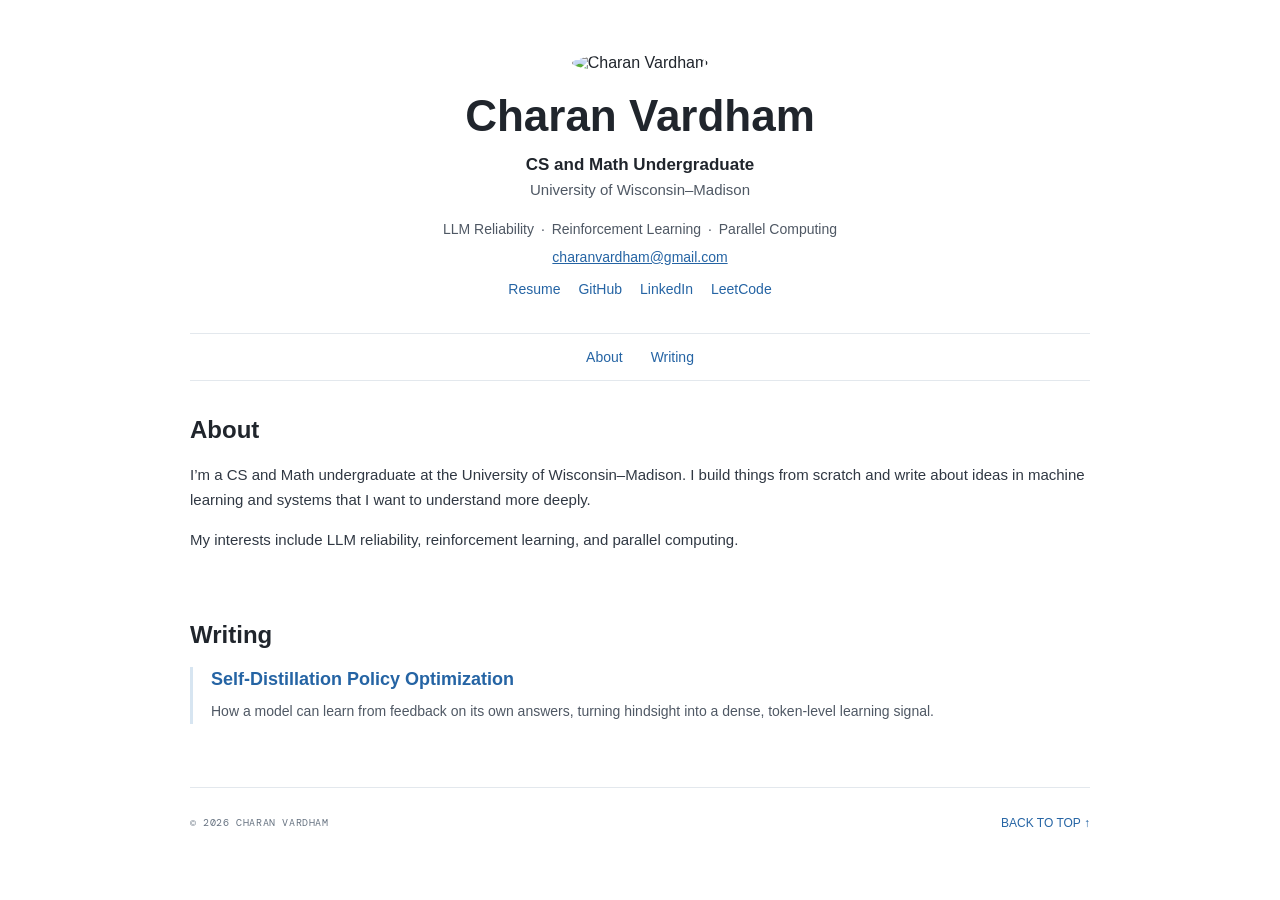
==== commit 1125d097: "Show only post title and subtitle" ====
--- a/index.html
+++ b/index.html
@@ -38,7 +38,7 @@
     <section class="content-section wrap" id="writing">
       <div class="section-label"><span>02</span><h2>Writing</h2></div>
       <div class="section-content">
-        <a class="writing-card" href="posts/sdpo.html"><span class="writing-type">RESEARCH NOTES · 12 MIN READ</span><h3>Self-Distillation Policy Optimization</h3><p>How a model can learn from feedback on its own answers, turning hindsight into a dense, token-level learning signal.</p></a>
+        <a class="writing-card" href="posts/sdpo.html"><h3>Self-Distillation Policy Optimization</h3><p>How a model can learn from feedback on its own answers, turning hindsight into a dense, token-level learning signal.</p></a>
       </div>
     </section>
   </main>
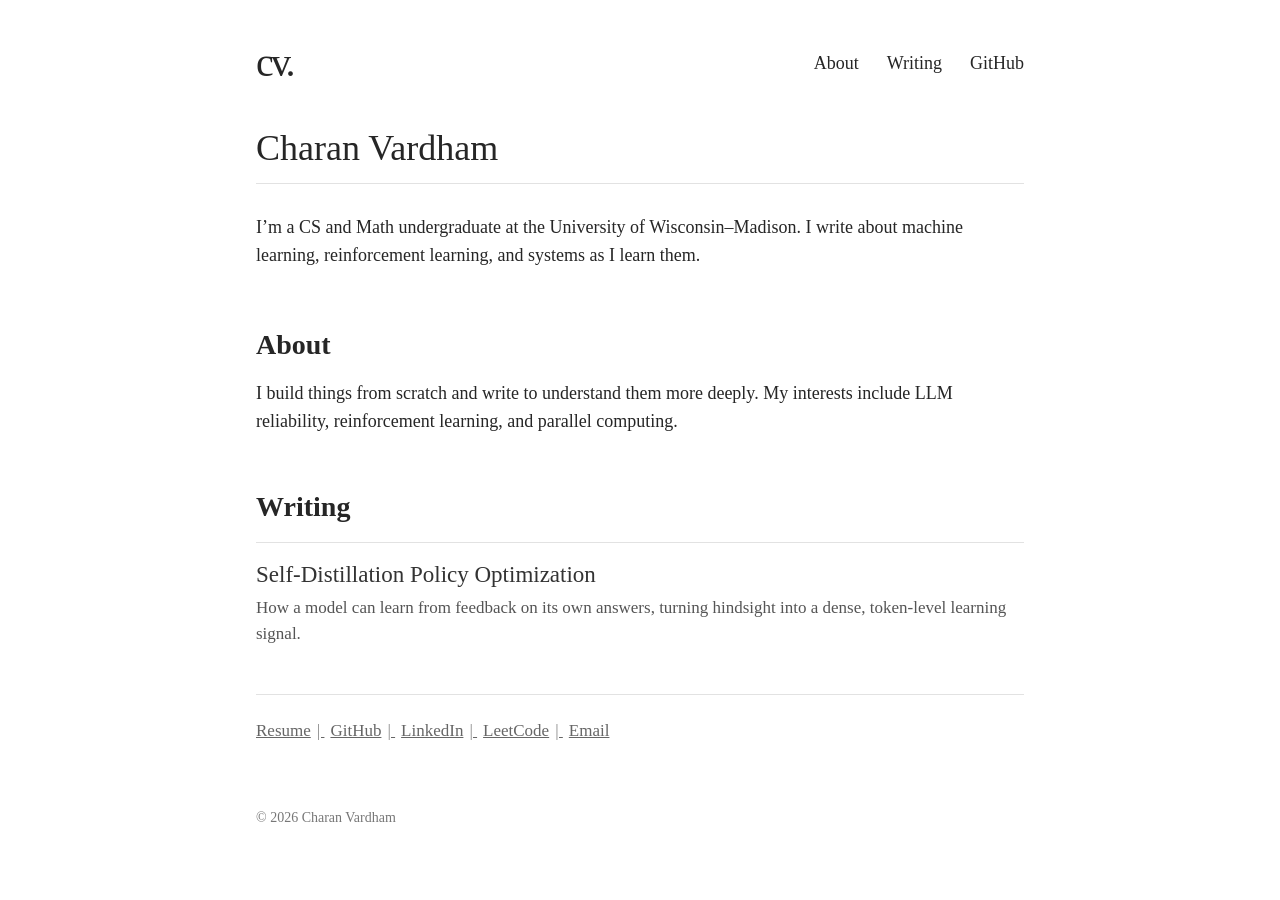
==== commit 78913975: "Apply editorial theme to blog" ====
--- a/index.html
+++ b/index.html
@@ -10,38 +10,28 @@
   <link href="https://fonts.googleapis.com/css2?family=DM+Mono:wght@400;500&family=DM+Sans:wght@400;500;600;700&family=Manrope:wght@400;500;600;700;800&display=swap" rel="stylesheet">
   <link rel="stylesheet" href="style.css">
 </head>
-<body class="home">
+<body class="home literary">
   <header class="site-header wrap">
-    <a class="wordmark" href="#top">CV<span>.</span></a>
-    <nav aria-label="Main navigation"><a href="#about">About</a><a href="#writing">Writing</a></nav>
+    <a class="wordmark" href="#top">cv.</a>
+    <nav aria-label="Main navigation"><a href="#about">About</a><a href="#writing">Writing</a><a href="https://github.com/Charan6924" aria-label="GitHub profile">GitHub</a></nav>
   </header>
   <main id="top">
     <section class="profile wrap">
-      <img class="portrait" src="https://github.com/Charan6924.png" alt="Charan Vardham" width="144" height="144">
       <h1>Charan Vardham</h1>
-      <p class="role">CS and Math Undergraduate</p>
-      <p class="affiliation">University of Wisconsin–Madison</p>
-      <p class="interests">LLM Reliability <span>·</span> Reinforcement Learning <span>·</span> Parallel Computing</p>
-      <p class="contact"><a href="mailto:charanvardham@gmail.com">charanvardham@gmail.com</a></p>
-      <div class="social-links" aria-label="Profile links">
-        <a href="https://github.com/Charan6924/Resume/blob/main/Charan_Vardham_Resume_ML_AI.pdf" target="_blank" rel="noreferrer">Resume <span>↗</span></a>
-        <a href="https://github.com/Charan6924" target="_blank" rel="noreferrer">GitHub <span>↗</span></a>
-        <a href="https://www.linkedin.com/in/charan-vardham" target="_blank" rel="noreferrer">LinkedIn <span>↗</span></a>
-        <a href="https://leetcode.com/u/charan6924/" target="_blank" rel="noreferrer">LeetCode <span>↗</span></a>
-      </div>
+      <p>I’m a CS and Math undergraduate at the University of Wisconsin–Madison. I write about machine learning, reinforcement learning, and systems as I learn them.</p>
     </section>
-    <nav class="section-nav wrap" aria-label="Page sections"><a href="#about">About</a><a href="#writing">Writing</a></nav>
     <section class="content-section wrap" id="about">
-      <div class="section-label"><span>01</span><h2>About</h2></div>
-      <div class="section-content"><p>I’m a CS and Math undergraduate at the University of Wisconsin–Madison. I build things from scratch and write about ideas in machine learning and systems that I want to understand more deeply.</p><p>My interests include LLM reliability, reinforcement learning, and parallel computing.</p></div>
+      <div class="section-label"><h2>About</h2></div>
+      <div class="section-content"><p>I build things from scratch and write to understand them more deeply. My interests include LLM reliability, reinforcement learning, and parallel computing.</p></div>
     </section>
     <section class="content-section wrap" id="writing">
-      <div class="section-label"><span>02</span><h2>Writing</h2></div>
+      <div class="section-label"><h2>Writing</h2></div>
       <div class="section-content">
         <a class="writing-card" href="posts/sdpo.html"><h3>Self-Distillation Policy Optimization</h3><p>How a model can learn from feedback on its own answers, turning hindsight into a dense, token-level learning signal.</p></a>
       </div>
     </section>
+    <div class="home-links wrap"><a href="https://github.com/Charan6924/Resume/blob/main/Charan_Vardham_Resume_ML_AI.pdf">Resume</a><a href="https://github.com/Charan6924">GitHub</a><a href="https://www.linkedin.com/in/charan-vardham">LinkedIn</a><a href="https://leetcode.com/u/charan6924/">LeetCode</a><a href="mailto:charanvardham@gmail.com">Email</a></div>
   </main>
-  <footer class="site-footer wrap"><span>© 2026 CHARAN VARDHAM</span><a href="#top">BACK TO TOP ↑</a></footer>
+  <footer class="site-footer wrap"><span>© 2026 Charan Vardham</span></footer>
 </body>
 </html>
--- a/style.css
+++ b/style.css
@@ -3,3 +3,7 @@
 .profile{padding:100px 0 85px}.profile>.eyebrow{margin:0 0 22px}.profile h1{font:600 clamp(48px,8vw,82px)/1.02 Manrope,sans-serif;letter-spacing:-.07em;margin:0 0 17px}.role{font:500 21px Manrope,sans-serif;margin:0 0 5px}.affiliation{color:#686b61;margin:0}.interests{margin:31px 0 27px;font-size:14px}.interests span{color:#8bb353;padding:0 5px}.social-links{display:flex;flex-wrap:wrap;gap:10px}.social-links a{border:1px solid var(--line);padding:10px 14px;color:var(--ink);text-decoration:none;font-size:13px;transition:background .2s,border-color .2s}.social-links a:hover{background:#f1f3e9;border-color:#c8d5b2}.social-links span{color:#8bb353;margin-left:9px}.content-section{display:grid;grid-template-columns:220px 1fr;gap:28px;padding:32px 0 54px;border-top:1px solid var(--line)}.section-label{display:flex;align-items:baseline;gap:14px}.section-label span,.writing-type,.writing-more{font:10px 'DM Mono',monospace;letter-spacing:.06em;color:#85877e}.section-label h2{font:600 22px Manrope,sans-serif;letter-spacing:-.04em;margin:0}.section-content{max-width:650px}.section-content>p{font-size:15px;line-height:1.8;color:#55584f;margin:0 0 14px}.writing-card{display:block;padding:21px 22px;border:1px solid var(--line);color:inherit;text-decoration:none;transition:background .2s,border-color .2s}.writing-card:hover{background:#f1f3e9;border-color:#c8d5b2}.writing-card h3{font:600 25px/1.3 Manrope,sans-serif;letter-spacing:-.04em;margin:16px 0 8px}.writing-card p{font-size:14px;line-height:1.7;color:#65685f;margin:0 0 19px}.writing-more{color:var(--ink)}.writing-more b{color:#8bb353;font-size:14px;margin-left:6px}@media(max-width:700px){.profile{padding:82px 0 68px}.content-section{grid-template-columns:1fr;gap:19px;padding:26px 0 40px}.interests{line-height:1.8}.writing-card{padding:18px}.writing-card h3{font-size:22px}}
 .home{background:#fff;color:#20252c;font-family:Arial,Helvetica,sans-serif}.home .site-header{display:none}.home .wrap{max-width:900px}.home .profile{text-align:center;padding:54px 0 36px}.home .portrait{width:144px;height:144px;object-fit:cover;border-radius:50%;margin-bottom:18px}.home .profile h1{font:700 clamp(32px,5vw,44px)/1.2 Arial,Helvetica,sans-serif;letter-spacing:0;margin:0 0 12px}.home .role{font:600 17px Arial,Helvetica,sans-serif;margin:0 0 6px}.home .affiliation{font-size:15px;color:#4f5864}.home .interests{font-size:14px;color:#4f5864;margin:23px 0 12px}.home .interests span{color:#4f5864;padding:0 3px}.home .contact{margin:0 0 16px;font-size:14px}.home a{color:#2564a4}.home .social-links{justify-content:center;gap:18px}.home .social-links a{border:0;padding:0;font-size:14px;color:#2564a4}.home .social-links a:hover,.home .section-nav a:hover{text-decoration:underline;background:none}.home .social-links span{display:none}.home .section-nav{display:flex;justify-content:center;gap:28px;padding:15px 0;border-top:1px solid #e3e8ed;border-bottom:1px solid #e3e8ed}.home .section-nav a{font-size:14px;text-decoration:none}.home .content-section{display:block;padding:35px 0 20px;border:0}.home .section-label{display:block}.home .section-label span{display:none}.home .section-label h2{font:700 24px Arial,Helvetica,sans-serif;letter-spacing:0;margin:0 0 18px}.home .section-content{max-width:none}.home .section-content>p{font-size:15px;line-height:1.7;color:#303843}.home .writing-card{border:0;border-left:3px solid #d7e5f1;padding:0 0 0 18px}.home .writing-card:hover{background:none;border-color:#2564a4}.home .writing-type{font:13px Arial,Helvetica,sans-serif;color:#687482;letter-spacing:0}.home .writing-card h3{font:700 18px/1.4 Arial,Helvetica,sans-serif;letter-spacing:0;color:#2564a4;margin:8px 0}.home .writing-card p{color:#4f5864;margin:0 0 8px}.home .writing-more{font:14px Arial,Helvetica,sans-serif;color:#2564a4;letter-spacing:0}.home .writing-more b{display:none}.home .site-footer{margin-top:35px;color:#687482;border-color:#e3e8ed}.home .site-footer a{font:12px Arial,Helvetica,sans-serif;letter-spacing:0}.home a:focus-visible{outline:2px solid #2564a4;outline-offset:4px}@media(max-width:600px){.home .wrap{width:calc(100% - 36px)}.home .profile{padding:36px 0 28px}.home .portrait{width:112px;height:112px}.home .section-nav{gap:18px}.home .content-section{padding:27px 0 14px}}
 body:not(.home){background:#fff;color:#20252c;font-family:Arial,Helvetica,sans-serif}body:not(.home) .site-header,body:not(.home) .site-footer{border-color:#e3e8ed}body:not(.home) .site-header nav a{color:#2564a4}body:not(.home) .article-header h1{font-family:Arial,Helvetica,sans-serif;letter-spacing:-.035em}body:not(.home) .article-header,body:not(.home) .prose th,body:not(.home) .prose td{border-color:#e3e8ed}body:not(.home) .prose{color:#303843}body:not(.home) .prose h2,body:not(.home) .prose h3{font-family:Arial,Helvetica,sans-serif;letter-spacing:-.02em}body:not(.home) .prose a,body:not(.home) .back-link{color:#2564a4}body:not(.home) .prose blockquote{border-color:#9dbbdb}body:not(.home) .prose pre{background:#f3f6f9;color:#20252c}body:not(.home) .prose code{background:#f3f6f9}body:not(.home) .prose pre code{background:none}
+.article-page .wrap{max-width:900px}.article-page .site-header{height:70px}.article-page .site-name{font-size:17px;font-weight:700;color:#20252c;text-decoration:none}.article-page .site-header nav{gap:26px}.article-page .site-header nav a{font-size:14px}.article-page .article{max-width:760px;padding-top:34px}.article-page .back-link{font:14px Arial,Helvetica,sans-serif;letter-spacing:0}.article-page .article-header{padding:33px 0 28px}.article-page .article-header h1{font-size:clamp(34px,5vw,46px);line-height:1.18;letter-spacing:-.025em;margin:0 0 13px}.article-page .article-deck{font-size:17px;line-height:1.6;color:#4f5864;margin:0}.article-page .prose{padding:30px 0 65px;font-size:15px;line-height:1.75}.article-page .prose h2{font-size:25px;line-height:1.3;letter-spacing:0;margin:1.9em 0 .65em}.article-page .prose h3{font-size:19px;letter-spacing:0}.article-page .prose table{font-size:13px}.article-page .site-footer{font:12px Arial,Helvetica,sans-serif;letter-spacing:0}.article-page .site-footer a{font:12px Arial,Helvetica,sans-serif;letter-spacing:0;color:#2564a4}.article-page a:focus-visible{outline:2px solid #2564a4;outline-offset:4px}@media(max-width:600px){.article-page .wrap{width:calc(100% - 36px)}.article-page .site-header{height:62px}.article-page .site-header nav{gap:16px}.article-page .site-header nav a{font-size:13px}.article-page .article-header{padding:28px 0 24px}.article-page .article-deck{font-size:15px}.article-page .prose{font-size:14px}}
+.article-page .prose details.note{border-left:3px solid #9dbbdb;background:#f3f6f9;padding:13px 17px;margin:24px 0}.article-page .prose details.note summary{color:#20252c;font-weight:700;cursor:pointer}.article-page .prose details.note p{margin:12px 0 0}
+.article-page .prose aside.note{border-left:3px solid #9dbbdb;background:#f3f6f9;padding:13px 17px;margin:24px 0}.article-page .prose aside.note strong{display:block;color:#20252c}.article-page .prose aside.note p{margin:10px 0 0}
+.literary,.literary.home,.literary.article-page{background:#fff;color:#262626;font-family:Georgia,'Times New Roman',serif}.literary .wrap,.literary.home .wrap,.literary.article-page .wrap{width:min(768px,calc(100% - 40px));max-width:768px}.literary.home .site-header,.literary.article-page .site-header{display:flex;height:auto;padding:43px 0 35px;border:0;align-items:center}.literary .site-header .wordmark,.literary .site-header .site-name{font:400 40px/1 Georgia,'Times New Roman',serif;letter-spacing:-.07em;color:#262626;text-decoration:none}.literary .site-header nav{display:flex;gap:28px}.literary .site-header nav a,.literary.article-page .site-header nav a{font:18px Georgia,'Times New Roman',serif;color:#262626;text-decoration:none}.literary .site-header nav a:hover,.literary a:hover{text-decoration:underline}.literary.home .profile{text-align:left;padding:8px 0 0}.literary.home .profile h1{font:400 36px/1.25 Georgia,'Times New Roman',serif;letter-spacing:0;border-bottom:1px solid #e2e2e2;padding-bottom:12px;margin:0 0 30px}.literary.home .profile>p{font:18px/1.55 Georgia,'Times New Roman',serif;color:#262626;max-width:none;margin:0 0 22px}.literary.home .content-section{display:block;padding:20px 0 0;border:0}.literary.home .section-label h2{font:700 28px/1.25 Georgia,'Times New Roman',serif;letter-spacing:0;margin:15px 0 18px}.literary.home .section-content>p{font:18px/1.55 Georgia,'Times New Roman',serif;color:#262626;margin:0 0 18px}.literary.home .writing-card{border:0;border-top:1px solid #e2e2e2;padding:17px 0 0;background:none}.literary.home .writing-card h3{font:400 23px/1.3 Georgia,'Times New Roman',serif;letter-spacing:0;color:#333;margin:0 0 6px}.literary.home .writing-card p{font:17px/1.5 Georgia,'Times New Roman',serif;color:#555;margin:0}.literary.home .writing-card:hover h3{text-decoration:underline}.literary.home .home-links{display:flex;flex-wrap:wrap;gap:0;border-top:1px solid #e2e2e2;margin-top:48px;padding-top:26px}.literary.home .home-links a{font:17px Georgia,'Times New Roman',serif;color:#666;text-decoration:underline}.literary.home .home-links a+a::before{content:' | ';color:#888;margin:0 6px;text-decoration:none}.literary .site-footer{border:0;height:auto;padding:34px 0 40px;font:14px Georgia,'Times New Roman',serif;letter-spacing:0;color:#777}.literary.article-page .article{max-width:768px;padding-top:7px}.literary.article-page .back-link{font:16px Georgia,'Times New Roman',serif;color:#666;text-decoration:underline;letter-spacing:0}.literary.article-page .article-header{border-bottom:1px solid #e2e2e2;padding:27px 0 24px}.literary.article-page .article-header h1{font:700 clamp(34px,5vw,42px)/1.2 Georgia,'Times New Roman',serif;letter-spacing:0;margin:0 0 16px}.literary.article-page .article-deck{font:19px/1.5 Georgia,'Times New Roman',serif;color:#555}.literary.article-page .prose{padding:24px 0 70px;font:18px/1.6 Georgia,'Times New Roman',serif;color:#262626}.literary.article-page .prose h2{font:700 28px/1.3 Georgia,'Times New Roman',serif;letter-spacing:0;margin:1.8em 0 .5em}.literary.article-page .prose h3{font:700 22px/1.3 Georgia,'Times New Roman',serif;letter-spacing:0}.literary.article-page .prose a,.literary.article-page .site-footer a{color:#555;text-decoration:underline}.literary.article-page .prose blockquote{border-left:3px solid #d4d4d4;color:#444}.literary.article-page .prose pre{background:#f5f5f5;color:#222}.literary.article-page .prose code{background:#f5f5f5}.literary.article-page .prose pre code{background:none}.literary a:focus-visible{outline:2px solid #555;outline-offset:4px}@media(max-width:600px){.literary.home .site-header,.literary.article-page .site-header{padding:27px 0 24px}.literary .site-header .wordmark,.literary .site-header .site-name{font-size:32px}.literary .site-header nav{gap:15px}.literary .site-header nav a,.literary.article-page .site-header nav a{font-size:15px}.literary.home .profile h1{font-size:30px}.literary.home .profile>p,.literary.home .section-content>p,.literary.article-page .prose{font-size:16px}.literary.home .writing-card h3{font-size:21px}.literary.home .writing-card p{font-size:16px}.literary.article-page .article-header h1{font-size:32px}.literary.article-page .article-deck{font-size:17px}}
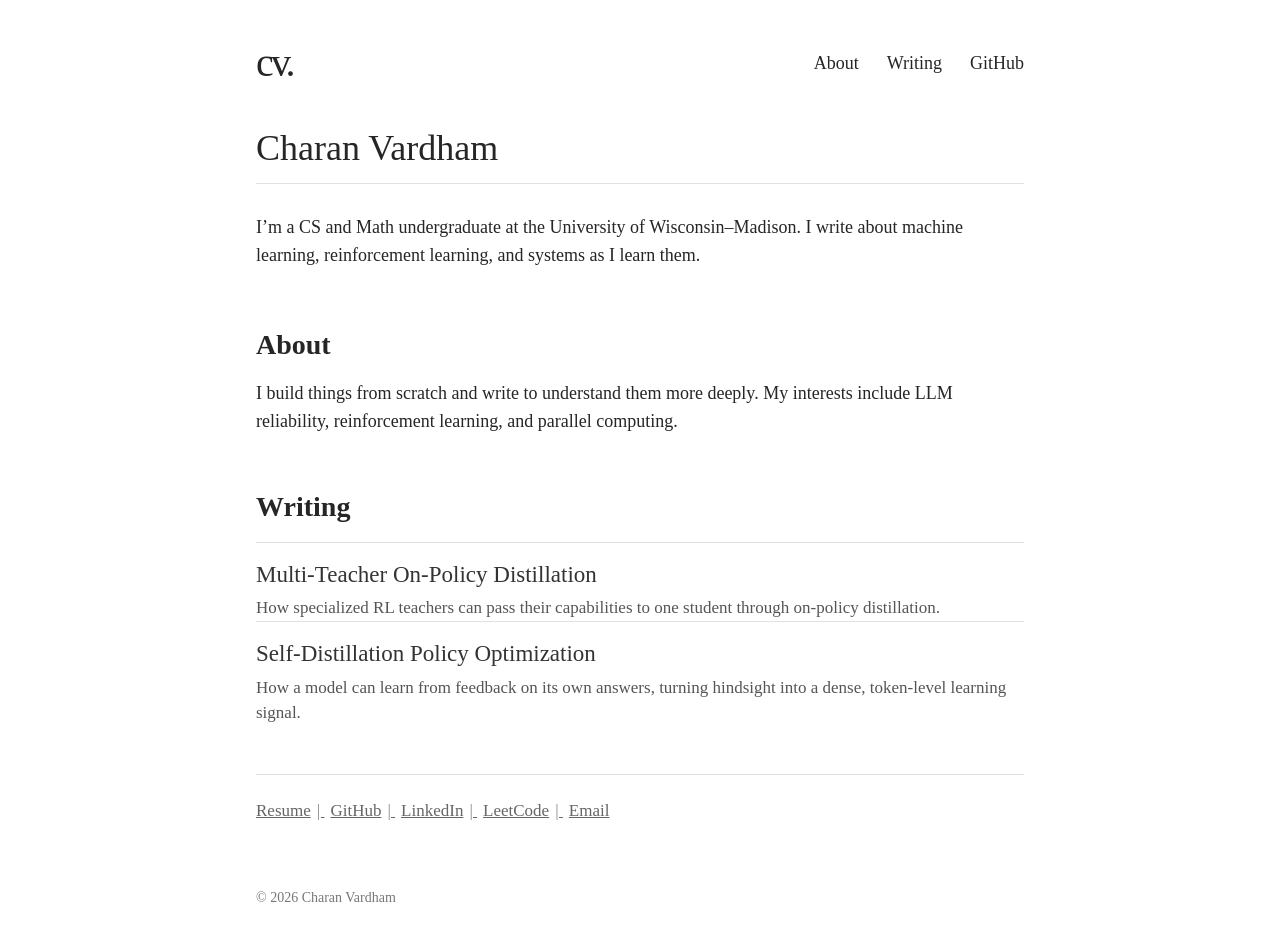
==== commit 6d9e1947: "Publish MOPD article" ====
--- a/index.html
+++ b/index.html
@@ -27,6 +27,7 @@
     <section class="content-section wrap" id="writing">
       <div class="section-label"><h2>Writing</h2></div>
       <div class="section-content">
+        <a class="writing-card" href="posts/mopd.html"><h3>Multi-Teacher On-Policy Distillation</h3><p>How specialized RL teachers can pass their capabilities to one student through on-policy distillation.</p></a>
         <a class="writing-card" href="posts/sdpo.html"><h3>Self-Distillation Policy Optimization</h3><p>How a model can learn from feedback on its own answers, turning hindsight into a dense, token-level learning signal.</p></a>
       </div>
     </section>
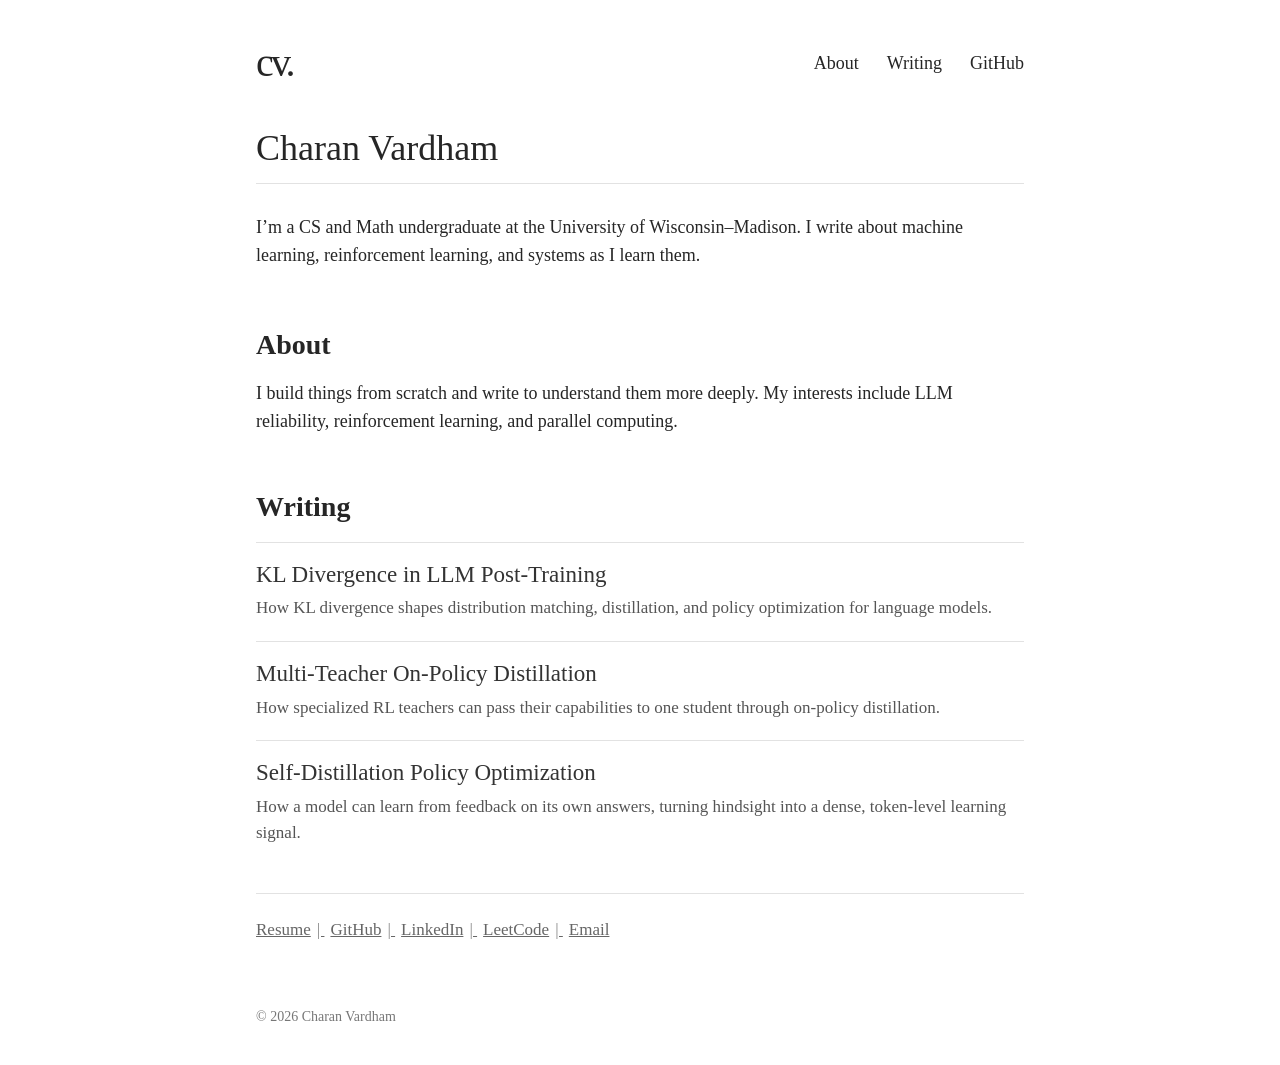
==== commit 23552c39: "Publish KL divergence article" ====
--- a/index.html
+++ b/index.html
@@ -27,6 +27,7 @@
     <section class="content-section wrap" id="writing">
       <div class="section-label"><h2>Writing</h2></div>
       <div class="section-content">
+        <a class="writing-card" href="posts/kl.html"><h3>KL Divergence in LLM Post-Training</h3><p>How KL divergence shapes distribution matching, distillation, and policy optimization for language models.</p></a>
         <a class="writing-card" href="posts/mopd.html"><h3>Multi-Teacher On-Policy Distillation</h3><p>How specialized RL teachers can pass their capabilities to one student through on-policy distillation.</p></a>
         <a class="writing-card" href="posts/sdpo.html"><h3>Self-Distillation Policy Optimization</h3><p>How a model can learn from feedback on its own answers, turning hindsight into a dense, token-level learning signal.</p></a>
       </div>
--- a/style.css
+++ b/style.css
@@ -7,3 +7,5 @@
 .article-page .prose details.note{border-left:3px solid #9dbbdb;background:#f3f6f9;padding:13px 17px;margin:24px 0}.article-page .prose details.note summary{color:#20252c;font-weight:700;cursor:pointer}.article-page .prose details.note p{margin:12px 0 0}
 .article-page .prose aside.note{border-left:3px solid #9dbbdb;background:#f3f6f9;padding:13px 17px;margin:24px 0}.article-page .prose aside.note strong{display:block;color:#20252c}.article-page .prose aside.note p{margin:10px 0 0}
 .literary,.literary.home,.literary.article-page{background:#fff;color:#262626;font-family:Georgia,'Times New Roman',serif}.literary .wrap,.literary.home .wrap,.literary.article-page .wrap{width:min(768px,calc(100% - 40px));max-width:768px}.literary.home .site-header,.literary.article-page .site-header{display:flex;height:auto;padding:43px 0 35px;border:0;align-items:center}.literary .site-header .wordmark,.literary .site-header .site-name{font:400 40px/1 Georgia,'Times New Roman',serif;letter-spacing:-.07em;color:#262626;text-decoration:none}.literary .site-header nav{display:flex;gap:28px}.literary .site-header nav a,.literary.article-page .site-header nav a{font:18px Georgia,'Times New Roman',serif;color:#262626;text-decoration:none}.literary .site-header nav a:hover,.literary a:hover{text-decoration:underline}.literary.home .profile{text-align:left;padding:8px 0 0}.literary.home .profile h1{font:400 36px/1.25 Georgia,'Times New Roman',serif;letter-spacing:0;border-bottom:1px solid #e2e2e2;padding-bottom:12px;margin:0 0 30px}.literary.home .profile>p{font:18px/1.55 Georgia,'Times New Roman',serif;color:#262626;max-width:none;margin:0 0 22px}.literary.home .content-section{display:block;padding:20px 0 0;border:0}.literary.home .section-label h2{font:700 28px/1.25 Georgia,'Times New Roman',serif;letter-spacing:0;margin:15px 0 18px}.literary.home .section-content>p{font:18px/1.55 Georgia,'Times New Roman',serif;color:#262626;margin:0 0 18px}.literary.home .writing-card{border:0;border-top:1px solid #e2e2e2;padding:17px 0 0;background:none}.literary.home .writing-card h3{font:400 23px/1.3 Georgia,'Times New Roman',serif;letter-spacing:0;color:#333;margin:0 0 6px}.literary.home .writing-card p{font:17px/1.5 Georgia,'Times New Roman',serif;color:#555;margin:0}.literary.home .writing-card:hover h3{text-decoration:underline}.literary.home .home-links{display:flex;flex-wrap:wrap;gap:0;border-top:1px solid #e2e2e2;margin-top:48px;padding-top:26px}.literary.home .home-links a{font:17px Georgia,'Times New Roman',serif;color:#666;text-decoration:underline}.literary.home .home-links a+a::before{content:' | ';color:#888;margin:0 6px;text-decoration:none}.literary .site-footer{border:0;height:auto;padding:34px 0 40px;font:14px Georgia,'Times New Roman',serif;letter-spacing:0;color:#777}.literary.article-page .article{max-width:768px;padding-top:7px}.literary.article-page .back-link{font:16px Georgia,'Times New Roman',serif;color:#666;text-decoration:underline;letter-spacing:0}.literary.article-page .article-header{border-bottom:1px solid #e2e2e2;padding:27px 0 24px}.literary.article-page .article-header h1{font:700 clamp(34px,5vw,42px)/1.2 Georgia,'Times New Roman',serif;letter-spacing:0;margin:0 0 16px}.literary.article-page .article-deck{font:19px/1.5 Georgia,'Times New Roman',serif;color:#555}.literary.article-page .prose{padding:24px 0 70px;font:18px/1.6 Georgia,'Times New Roman',serif;color:#262626}.literary.article-page .prose h2{font:700 28px/1.3 Georgia,'Times New Roman',serif;letter-spacing:0;margin:1.8em 0 .5em}.literary.article-page .prose h3{font:700 22px/1.3 Georgia,'Times New Roman',serif;letter-spacing:0}.literary.article-page .prose a,.literary.article-page .site-footer a{color:#555;text-decoration:underline}.literary.article-page .prose blockquote{border-left:3px solid #d4d4d4;color:#444}.literary.article-page .prose pre{background:#f5f5f5;color:#222}.literary.article-page .prose code{background:#f5f5f5}.literary.article-page .prose pre code{background:none}.literary a:focus-visible{outline:2px solid #555;outline-offset:4px}@media(max-width:600px){.literary.home .site-header,.literary.article-page .site-header{padding:27px 0 24px}.literary .site-header .wordmark,.literary .site-header .site-name{font-size:32px}.literary .site-header nav{gap:15px}.literary .site-header nav a,.literary.article-page .site-header nav a{font-size:15px}.literary.home .profile h1{font-size:30px}.literary.home .profile>p,.literary.home .section-content>p,.literary.article-page .prose{font-size:16px}.literary.home .writing-card h3{font-size:21px}.literary.home .writing-card p{font-size:16px}.literary.article-page .article-header h1{font-size:32px}.literary.article-page .article-deck{font-size:17px}}
+
+.literary.home .writing-card + .writing-card{margin-top:20px}
